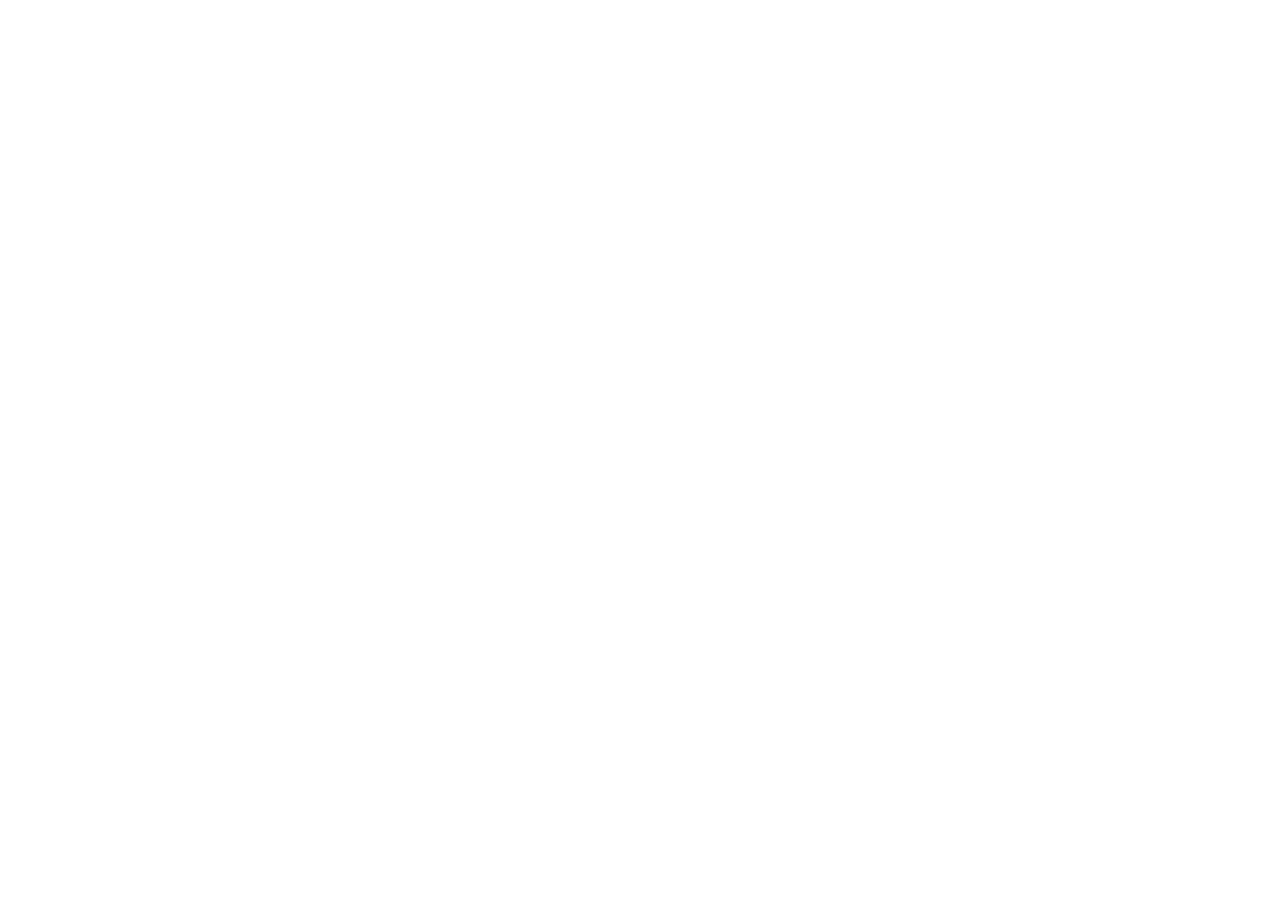
==== index.html @ 6f9d603c "todo" ====
<!DOCTYPE html>
<html lang="en">
<head>
   <meta charset="UTF-8">
   <meta name="viewport" content="width=device-width, initial-scale=1.0">
   <title>To Do </title>
   <link rel="stylesheet" href="css/style.css">
   <link rel="shortcut icon" href="image/App.png" type="image/x-icon">
</head>
<body>
   
</body>
</html>
---- css/style.css ----
* {
  padding: 0;
  margin: 0;
  box-sizing: border-box;
}/*# sourceMappingURL=style.css.map */
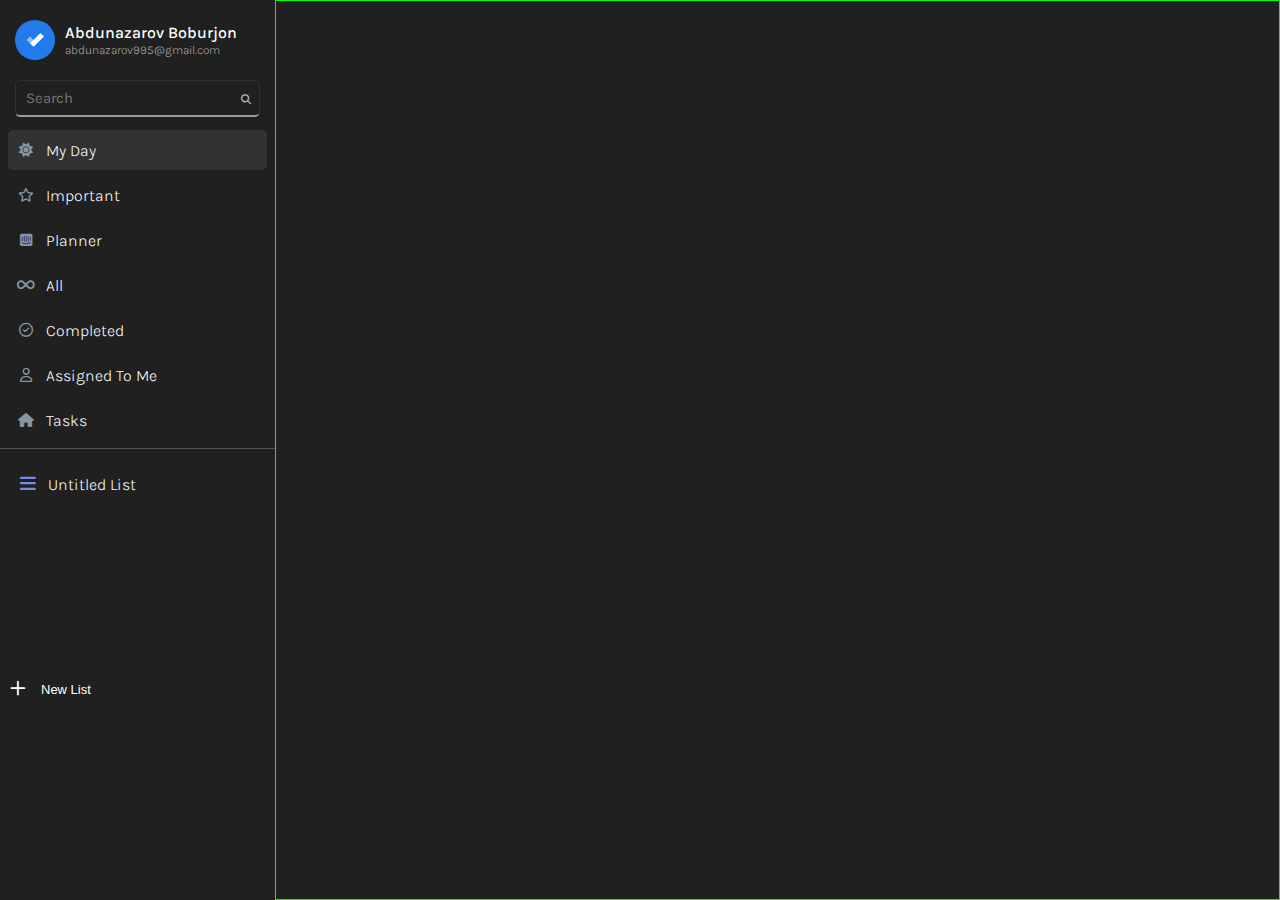
==== commit 9a2dfe06: "control_window" ====
--- a/index.html
+++ b/index.html
@@ -6,8 +6,74 @@
    <title>To Do </title>
    <link rel="stylesheet" href="css/style.css">
    <link rel="shortcut icon" href="image/App.png" type="image/x-icon">
+   <link rel="stylesheet" href="https://cdnjs.cloudflare.com/ajax/libs/font-awesome/6.4.2/css/all.min.css">
+   <link rel="preconnect" href="https://fonts.googleapis.com">
+   <link rel="preconnect" href="https://fonts.gstatic.com" crossorigin>
+   <link href="https://fonts.googleapis.com/css2?family=Hanken+Grotesk:wght@500;700;800&family=Karla:wght@200;300;400;500;600;700;800&display=swap" rel="stylesheet">
 </head>
 <body>
-   
+   <section class="container_fluid">
+      <div class="control_wdw"> 
+         <div class="user">
+            <div class="user_img">
+               <img src="image/App.png" alt="">
+            </div>
+            <div class="user_name">
+               <h3>Abdunazarov Boburjon</h3>
+               <p>abdunazarov995@gmail.com</p>
+            </div>
+         </div>
+         <div class="search">
+            <input type="text" name="search" id="" placeholder="search">
+            <i class="fa-solid fa-magnifying-glass"></i>
+         </div>
+         <ul>
+            <li class="active">
+               <i class="fas fa-sun"></i>
+               <p>my day</p>
+            </li>
+            <li>
+               <i class="fa-regular fa-star"></i>
+               <p>important</p>
+            </li>
+            <li>
+               <i class="fa-brands fa-intercom"></i>
+               <p>planner</p>
+            </li>
+            <li>
+               <i class="fa-solid fa-infinity"></i>
+               <p>All</p>
+            </li>
+            <li>
+               <i class="fa-regular fa-circle-check"></i>
+               <p>completed</p>
+            </li>
+            <li>
+               <i class="fa-regular fa-user"></i>
+               <p>assigned to me</p>
+            </li>
+            <li>
+               <i class="fa-solid fa-house"></i>
+               <p>tasks</p>
+            </li>
+         </ul>
+         <div class="new_list">
+            <ul>
+               <li>
+                  <i class="fa-solid fa-bars"></i>
+                  <p>Untitled list</p>
+               </li>
+            </ul>
+
+            <button>
+               <i class="fa-solid fa-plus"></i>
+               <span>new list</span>
+            </button>
+         </div>
+      </div>
+      <div class="result_wdw">
+         
+      </div>
+   </section>
 </body>
 </html>--- a/css/style.css
+++ b/css/style.css
@@ -1,5 +1,201 @@
+@import url(mediya.css);
+:root {
+  --BgdColor_dark: #202020;
+}
+
 * {
   padding: 0;
   margin: 0;
   box-sizing: border-box;
+}
+
+body {
+  font-family: "Karla", sans-serif;
+}
+
+.container_fluid {
+  width: 100%;
+  height: 100vh;
+  background-color: var(--BgdColor_dark);
+  display: flex;
+}
+
+.control_wdw {
+  width: 350px;
+  height: 100%;
+}
+.control_wdw .user {
+  display: flex;
+  align-items: center;
+  -moz-column-gap: 10px;
+       column-gap: 10px;
+  padding: 20px 15px;
+}
+.control_wdw .user .user_img {
+  width: 40px;
+  height: 40px;
+  border-radius: 50%;
+  overflow: hidden;
+}
+.control_wdw .user .user_img img {
+  width: 100%;
+  height: 100%;
+}
+.control_wdw .user .user_name h3 {
+  color: #fff;
+  font-family: var(--Roboto_Rr);
+  font-weight: 500;
+  line-height: 20px;
+  font-size: 16px;
+}
+.control_wdw .user .user_name p {
+  color: #A8A8A8;
+  font-size: 12px;
+  font-family: var(--Roboto_Rr);
+  font-weight: 300;
+  line-height: 15px;
+}
+.control_wdw .search {
+  position: relative;
+  padding: 0px 15px;
+}
+.control_wdw .search input {
+  width: 100%;
+  background-color: transparent;
+  border-radius: 5px;
+  border: 1px solid #303030;
+  border-bottom: 2px solid #9A9A9A;
+  padding: 8px 10px;
+  font-size: 15px;
+  font-family: var(--Roboto_Rr);
+  color: #fff;
+  outline: none;
+}
+.control_wdw .search input::-moz-placeholder {
+  text-transform: capitalize;
+}
+.control_wdw .search input::placeholder {
+  text-transform: capitalize;
+}
+.control_wdw .search input:focus-visible {
+  border-bottom: 2px solid #0063B2;
+}
+.control_wdw .search input:focus-visible ~ i {
+  color: #0063B2;
+}
+.control_wdw .search i {
+  position: absolute;
+  top: 50%;
+  right: 5px;
+  transform: translate(-50%, -50%);
+  padding: 5px 7px;
+  font-size: 10px;
+  color: #B7B7B7;
+  transition: all 0.2s ease-in;
+  cursor: pointer;
+}
+.control_wdw .search i:hover {
+  background-color: #2D2D2D;
+  border-radius: 5px;
+}
+.control_wdw ul {
+  padding: 8px;
+  border-bottom: 1px solid #525252;
+}
+.control_wdw ul li {
+  padding: 10px 8px;
+  display: flex;
+  align-items: center;
+  justify-content: flex-start;
+  -moz-column-gap: 10px;
+       column-gap: 10px;
+  cursor: pointer;
+  margin-top: 5px;
+  transition: all 0.3s ease-in;
+  border-radius: 5px;
+  position: relative;
+}
+.control_wdw ul li::after {
+  width: 4px;
+  height: 15px;
+  content: "";
+  position: absolute;
+  top: 50%;
+  left: 2px;
+  transform: translate(-50%, -50%);
+  background-color: #0063B2;
+  border-radius: 10px;
+  display: none;
+}
+.control_wdw ul li.active {
+  background-color: #323232;
+}
+.control_wdw ul li i {
+  width: 20px;
+  height: 20px;
+  display: flex;
+  align-items: center;
+  justify-content: center;
+  font-size: 14px;
+  color: #8795A0;
+}
+.control_wdw ul li:hover {
+  background-color: #323232;
+}
+.control_wdw ul li p {
+  display: inline-block;
+  color: #fff;
+  font-size: 16px;
+  font-weight: 300;
+  text-transform: capitalize;
+}
+.control_wdw .new_list {
+  width: 100%;
+  height: 259px;
+  overflow-y: hidden;
+  position: relative;
+}
+.control_wdw .new_list ul {
+  border: none;
+  margin: 0;
+  padding: 10px;
+}
+.control_wdw .new_list ul i {
+  color: #788CDE;
+  font-size: 18px;
+}
+.control_wdw .new_list button {
+  position: absolute;
+  bottom: 0;
+  left: 0;
+  width: 100%;
+  padding: 8px;
+  cursor: pointer;
+  display: flex;
+  align-items: center;
+  justify-content: fa-star;
+  -moz-column-gap: 15px;
+       column-gap: 15px;
+  background-color: transparent;
+  border: 2px solid transparent;
+  transition: all 0.2s ease-in;
+}
+.control_wdw .new_list button:hover {
+  background-color: #323232;
+}
+.control_wdw .new_list button i {
+  font-size: 18px;
+  color: #fff;
+  font-weight: 200;
+}
+.control_wdw .new_list button span {
+  text-transform: capitalize;
+  font-size: 13px;
+  color: #fff;
+}
+
+.result_wdw {
+  width: 100%;
+  height: 100%;
+  border: 1px solid lime;
 }/*# sourceMappingURL=style.css.map */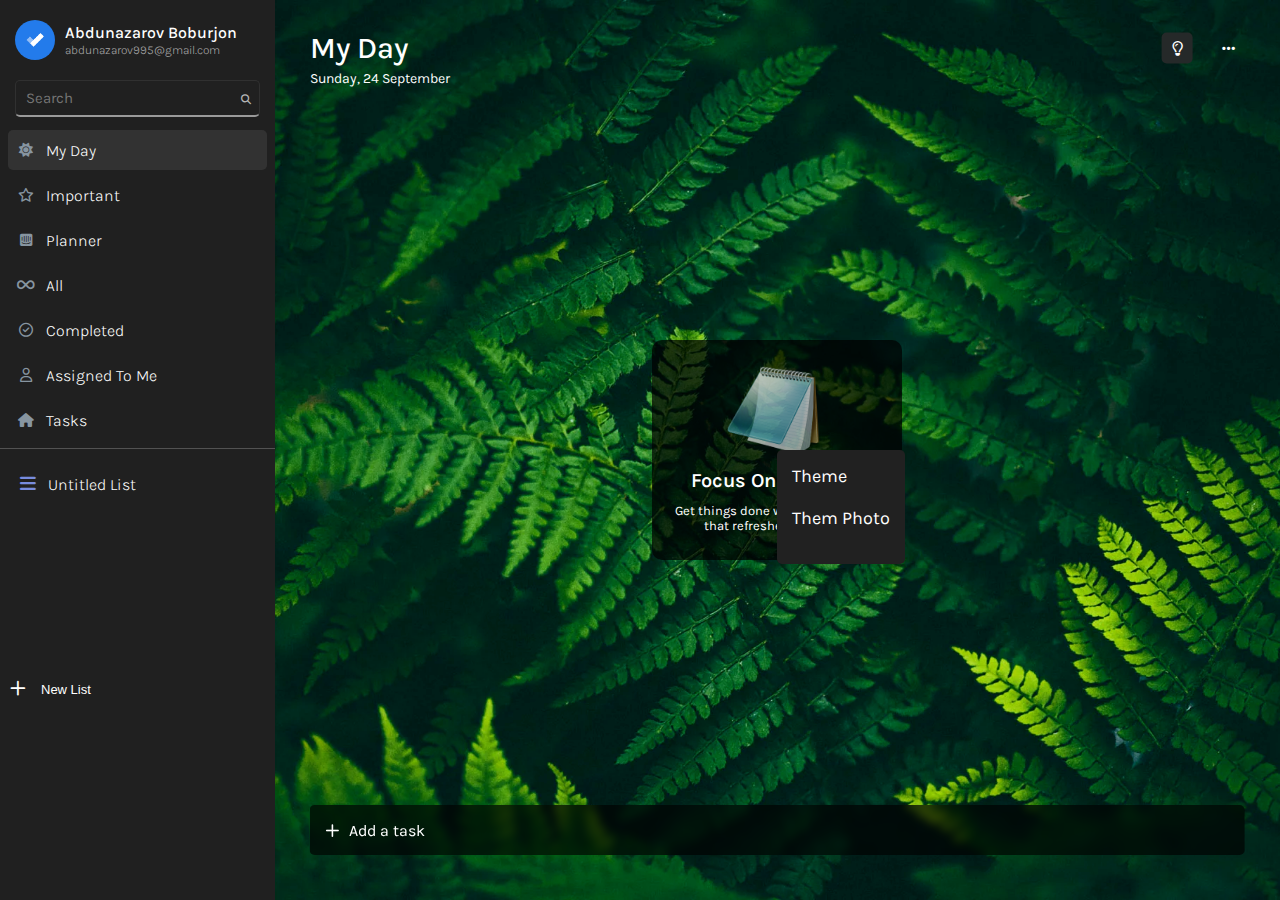
==== commit 4367363e: "todo list start js" ====
--- a/index.html
+++ b/index.html
@@ -72,7 +72,40 @@
          </div>
       </div>
       <div class="result_wdw">
-         
+         <div class="task_container">
+            <div class="header">
+               <div class="row">
+                  <div class="col">
+                     <h1>My Day</h1>
+                  </div>
+                  <div class="col">
+                     <i  class="fa-regular fa-lightbulb"></i>
+                     <i class="fa-solid fa-ellipsis"></i>
+                  </div>
+               </div>
+               <div class="row">
+                  <span>Sunday, 24 September</span>
+               </div>
+            </div>
+            <div class="task_modal">
+               <img src="image/notepad-icon-17525.png" alt="">
+               <p>focus on your day</p>
+               <span>Get things done with My Day, a list that refreshes every day.</span>
+            </div>
+            <div class="add_task">
+               <i class="fa-solid fa-plus"></i>
+               <!-- <i class="fa-regular fa-circle"></i> -->
+               <span>Add a task</span>
+               <!-- <input type="text" placeholder="Try typing 'Pay utilities bill by Friday 6pm'"> -->
+
+            </div>
+            <div class="show_theme">
+               <p>theme</p>
+               <ul class="theme_color"></ul>
+               <p>them photo</p>
+               <ul class="theme_photo"></ul>
+            </div>
+         </div>
       </div>
    </section>
 </body>
--- a/css/style.css
+++ b/css/style.css
@@ -7,6 +7,18 @@
   padding: 0;
   margin: 0;
   box-sizing: border-box;
+}
+
+a {
+  text-decoration: none;
+}
+
+ul {
+  padding: 0;
+  margin: 0;
+}
+ul li {
+  list-style-type: none;
 }
 
 body {
@@ -197,5 +209,166 @@
 .result_wdw {
   width: 100%;
   height: 100%;
-  border: 1px solid lime;
+  overflow: hidden;
+}
+.result_wdw .task_container {
+  width: 100%;
+  height: 100%;
+  background-image: url(../image/f8953b820be0093d552e70a5408622c1.png);
+  background-position: center center;
+  background-repeat: no-repeat;
+  background-size: cover;
+  position: relative;
+}
+.result_wdw .task_container .header {
+  width: 93%;
+  position: absolute;
+  left: 50%;
+  top: 60px;
+  transform: translate(-50%, -50%);
+}
+.result_wdw .task_container .header .row {
+  display: flex;
+  align-items: center;
+  justify-content: space-between;
+}
+.result_wdw .task_container .header .row h1 {
+  color: #fff;
+  font-size: 30px;
+  font-weight: 500;
+}
+.result_wdw .task_container .header .row i {
+  font-size: 15px;
+  color: #fff;
+  cursor: pointer;
+  padding: 8px 10px;
+  background-color: #252929;
+  border-radius: 5px;
+}
+.result_wdw .task_container .header .row i:hover {
+  background-color: #373B3B;
+}
+.result_wdw .task_container .header .row i.active {
+  background-color: transparent;
+  border: 1px solid rgba(134, 134, 134, 0.5137254902);
+}
+.result_wdw .task_container .header .row i:nth-child(2) {
+  background-color: transparent;
+  margin-left: 15px;
+}
+.result_wdw .task_container .header .row i:nth-child(2):hover {
+  background-color: rgba(107, 103, 103, 0.3098039216);
+}
+.result_wdw .task_container .header .row span {
+  color: #fff;
+  font-weight: 400;
+  font-size: 14px;
+  line-height: 25px;
+}
+.result_wdw .task_container .add_task {
+  background-color: rgba(0, 0, 0, 0.641);
+  -webkit-backdrop-filter: blur(5px);
+          backdrop-filter: blur(5px);
+  display: flex;
+  align-items: center;
+  width: 93%;
+  height: 50px;
+  position: absolute;
+  left: 50%;
+  bottom: 20px;
+  transform: translate(-50%, -50%);
+  cursor: text;
+  border-radius: 5px;
+  padding: 5px;
+}
+.result_wdw .task_container .add_task:hover {
+  background-color: rgba(35, 35, 35, 0.641);
+}
+.result_wdw .task_container .add_task i {
+  color: #fff;
+  font-weight: 400;
+  padding: 10px;
+}
+.result_wdw .task_container .add_task span {
+  font-size: 16px;
+  color: #fff;
+}
+.result_wdw .task_container .add_task input {
+  width: 100%;
+  height: 100%;
+  background-color: transparent;
+  outline: none;
+  border: none;
+  font-size: 16px;
+  color: #fff;
+  padding: 0 10px;
+}
+.result_wdw .task_container .add_task input::-moz-placeholder {
+  color: #fff;
+  font-size: 13px;
+}
+.result_wdw .task_container .add_task input::placeholder {
+  color: #fff;
+  font-size: 13px;
+}
+.result_wdw .task_modal {
+  position: absolute;
+  width: 250px;
+  height: 220px;
+  background-color: rgba(0, 0, 0, 0.7019607843);
+  left: 50%;
+  top: 50%;
+  transform: translate(-50%, -50%);
+  border-radius: 10px;
+  display: flex;
+  align-items: center;
+  justify-content: center;
+  flex-direction: column;
+  color: #fff;
+}
+.result_wdw .task_modal img {
+  width: 100px;
+  height: 100px;
+  opacity: 0.7;
+  margin-bottom: 10px;
+}
+.result_wdw .task_modal p {
+  font-weight: 600;
+  font-size: 20px;
+  text-transform: capitalize;
+  line-height: 25px;
+  margin-bottom: 10px;
+}
+.result_wdw .task_modal span {
+  width: 85%;
+  text-align: center;
+  display: block;
+  font-size: 13px;
+  margin-bottom: 10px;
+}
+.result_wdw .show_theme {
+  position: absolute;
+  top: 50%;
+  left: 50%;
+  background-color: #212121;
+  padding: 15px;
+  border-radius: 5px;
+}
+.result_wdw .show_theme p {
+  color: #fff;
+  font-size: 18px;
+  display: block;
+  text-transform: capitalize;
+  margin-bottom: 20px;
+}
+.result_wdw .show_theme ul {
+  width: 100%;
+  display: grid;
+  grid-template-columns: 1fr 1fr 1fr 1fr 1fr;
+  gap: 10px;
+}
+.result_wdw .show_theme ul li {
+  width: 45px;
+  height: 45px;
+  cursor: pointer;
 }/*# sourceMappingURL=style.css.map */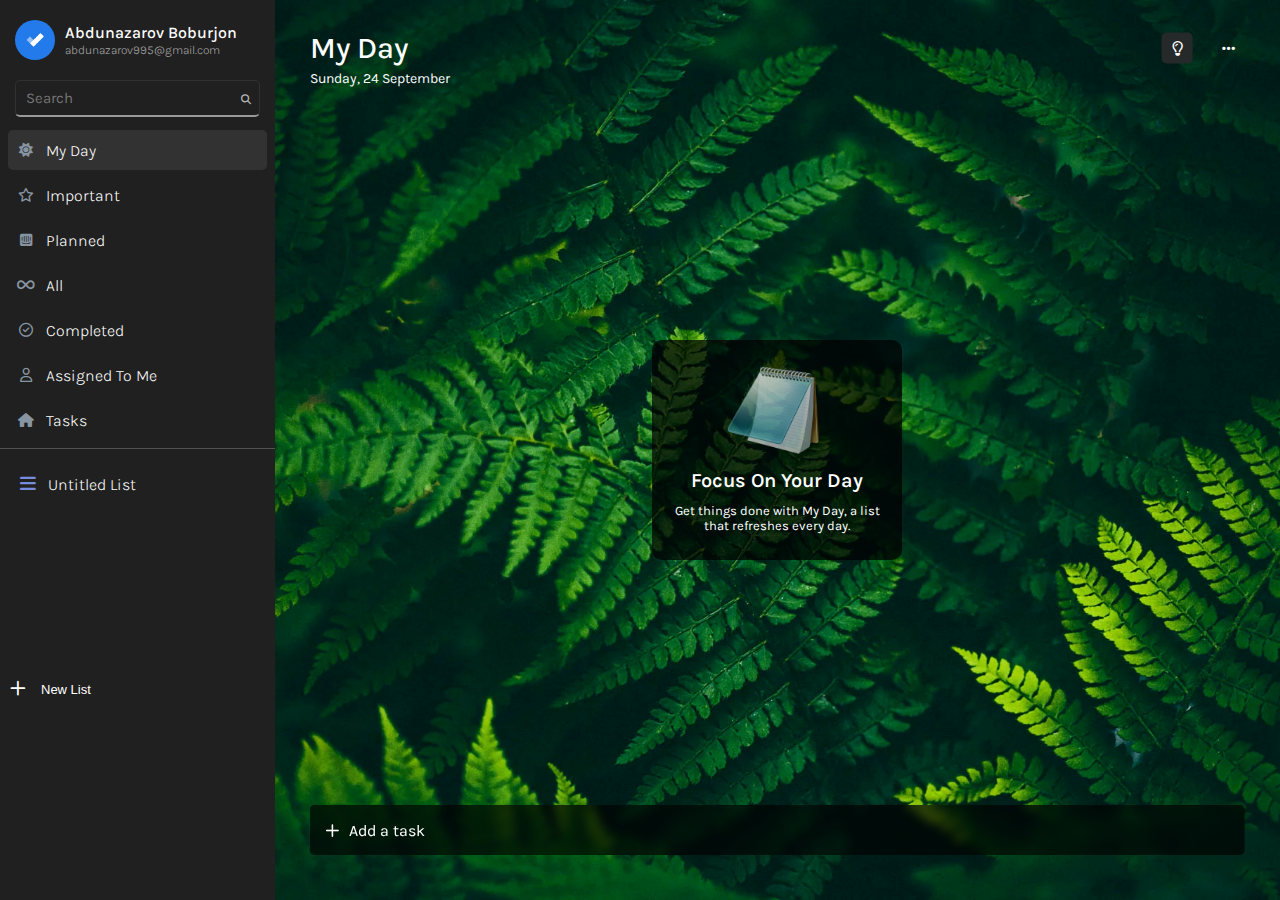
==== commit b8fe45d4: "click" ====
--- a/index.html
+++ b/index.html
@@ -1,112 +1,312 @@
 <!DOCTYPE html>
 <html lang="en">
-<head>
-   <meta charset="UTF-8">
-   <meta name="viewport" content="width=device-width, initial-scale=1.0">
-   <title>To Do </title>
-   <link rel="stylesheet" href="css/style.css">
-   <link rel="shortcut icon" href="image/App.png" type="image/x-icon">
-   <link rel="stylesheet" href="https://cdnjs.cloudflare.com/ajax/libs/font-awesome/6.4.2/css/all.min.css">
-   <link rel="preconnect" href="https://fonts.googleapis.com">
-   <link rel="preconnect" href="https://fonts.gstatic.com" crossorigin>
-   <link href="https://fonts.googleapis.com/css2?family=Hanken+Grotesk:wght@500;700;800&family=Karla:wght@200;300;400;500;600;700;800&display=swap" rel="stylesheet">
-</head>
-<body>
-   <section class="container_fluid">
-      <div class="control_wdw"> 
-         <div class="user">
-            <div class="user_img">
-               <img src="image/App.png" alt="">
-            </div>
-            <div class="user_name">
-               <h3>Abdunazarov Boburjon</h3>
-               <p>abdunazarov995@gmail.com</p>
-            </div>
-         </div>
-         <div class="search">
-            <input type="text" name="search" id="" placeholder="search">
-            <i class="fa-solid fa-magnifying-glass"></i>
-         </div>
-         <ul>
-            <li class="active">
-               <i class="fas fa-sun"></i>
-               <p>my day</p>
+  <head>
+    <meta charset="UTF-8" />
+    <meta name="viewport" content="width=device-width, initial-scale=1.0" />
+    <title>To Do</title>
+    <link rel="stylesheet" href="css/style.css" />
+    <link rel="shortcut icon" href="image/App.png" type="image/x-icon" />
+    <link
+      rel="stylesheet"
+      href="https://cdnjs.cloudflare.com/ajax/libs/font-awesome/6.4.2/css/all.min.css"
+    />
+    <link rel="preconnect" href="https://fonts.googleapis.com" />
+    <link rel="preconnect" href="https://fonts.gstatic.com" crossorigin />
+    <link
+      href="https://fonts.googleapis.com/css2?family=Hanken+Grotesk:wght@500;700;800&family=Karla:wght@200;300;400;500;600;700;800&display=swap"
+      rel="stylesheet"
+    />
+  </head>
+  <body>
+    <section class="container_fluid">
+      <div class="control_wdw">
+        <div class="showAcout">
+          <p>
+            <span><i class="fa-solid fa-user-plus"></i></span>
+            <span>Manage accounts</span>
+          </p>
+          <p>
+            <span><i class="fa-solid fa-gear"></i></span>
+            <span>Setting</span>
+          </p>
+        </div>
+
+        <div class="user">
+          <div class="user_img">
+            <img src="image/App.png" alt="" />
+          </div>
+          <div class="user_name">
+            <h3>Abdunazarov Boburjon</h3>
+            <p>abdunazarov995@gmail.com</p>
+          </div>
+        </div>
+
+        <div class="search">
+          <input type="text" name="search" id="" placeholder="search" />
+          <i class="fa-solid fa-magnifying-glass"></i>
+        </div>
+
+        <ul class="menuItem"></ul>
+        
+        <div class="new_list">
+          <ul>
+            <li>
+              <i class="fa-solid fa-bars"></i>
+              <p>Untitled list</p>
             </li>
-            <li>
-               <i class="fa-regular fa-star"></i>
-               <p>important</p>
-            </li>
-            <li>
-               <i class="fa-brands fa-intercom"></i>
-               <p>planner</p>
-            </li>
-            <li>
-               <i class="fa-solid fa-infinity"></i>
-               <p>All</p>
-            </li>
-            <li>
-               <i class="fa-regular fa-circle-check"></i>
-               <p>completed</p>
-            </li>
-            <li>
-               <i class="fa-regular fa-user"></i>
-               <p>assigned to me</p>
-            </li>
-            <li>
-               <i class="fa-solid fa-house"></i>
-               <p>tasks</p>
-            </li>
-         </ul>
-         <div class="new_list">
-            <ul>
-               <li>
-                  <i class="fa-solid fa-bars"></i>
-                  <p>Untitled list</p>
-               </li>
-            </ul>
-
-            <button>
-               <i class="fa-solid fa-plus"></i>
-               <span>new list</span>
-            </button>
-         </div>
-      </div>
+          </ul>
+
+          <button>
+            <i class="fa-solid fa-plus"></i>
+            <span>new list</span>
+          </button>
+        </div>
+      </div>
+
+      <!-- my day -->
+      <div class="result_wdw active">
+        <div class="task_container">
+          <div class="header">
+            <div class="row">
+              <div class="col">
+                <h1>My Day</h1>
+              </div>
+              <div class="col">
+                <i class="fa-regular fa-lightbulb"></i>
+                <i class="fa-solid fa-ellipsis"></i>
+              </div>
+            </div>
+            <div class="row">
+              <span>Sunday, 24 September</span>
+            </div>
+          </div>
+          <div class="task_modal">
+            <img src="image/notepad-icon-17525.png" alt="" />
+            <p>focus on your day</p>
+            <span
+              >Get things done with My Day, a list that refreshes every
+              day.</span
+            >
+          </div>
+          <div class="add_task">
+            <i class="fa-solid fa-plus"></i>
+            <!-- <i class="fa-regular fa-circle"></i> -->
+            <span>Add a task</span>
+            <!-- <input type="text" placeholder="Try typing 'Pay utilities bill by Friday 6pm'"> -->
+          </div>
+          <div class="show_theme">
+            <p>theme</p>
+            <ul class="theme_color"></ul>
+            <p style="margin-top: 10px">them photo</p>
+            <ul class="theme_photo"></ul>
+          </div>
+        </div>
+      </div>
+
+      <!-- Important -->
+      <div class="result_wdw ">
+        <div class="task_container">
+          <div class="header">
+            <div class="row">
+              <div class="col">
+                <i class="fa-regular fa-star"></i>
+                <h1>Important</h1>
+              </div>
+              <div class="col">
+                <i class="fa-solid fa-ellipsis"></i>
+              </div>
+            </div>
+          </div>
+          <div class="task_modal">
+            <img src="image/todo-icon-15.png" alt="" />
+            <span>
+              Try starring some tasksto see them here
+            </span
+            >
+          </div>
+          <div class="add_task">
+            <i class="fa-solid fa-plus"></i>
+            <!-- <i class="fa-regular fa-circle"></i> -->
+            <span>Add a task</span>
+            <!-- <input type="text" placeholder="Try typing 'Pay utilities bill by Friday 6pm'"> -->
+          </div>
+          <div class="show_theme">
+            <p>theme</p>
+            <ul class="theme_color"></ul>
+            <p style="margin-top: 10px">them photo</p>
+            <ul class="theme_photo"></ul>
+          </div>
+        </div>
+      </div>
+
+      <!-- Planned -->
+      <div class="result_wdw ">
+        <div class="task_container">
+          <div class="header">
+            <div class="row">
+              <div class="col">
+                <i class="fa-brands fa-intercom"></i>
+                <h1>Planned</h1>
+              </div>
+              <div class="col">
+                <i class="fa-solid fa-ellipsis"></i>
+              </div>
+            </div>
+          </div>
+          <div class="task_modal">
+            <img src="image/planner.png" alt="" />
+            <span>
+              Tasks with due dates or reminders show up here
+            </span
+            >
+          </div>
+          <div class="add_task">
+            <i class="fa-solid fa-plus"></i>
+            <!-- <i class="fa-regular fa-circle"></i> -->
+            <span>Add a task</span>
+            <!-- <input type="text" placeholder="Try typing 'Pay utilities bill by Friday 6pm'"> -->
+          </div>
+          <div class="show_theme">
+            <p>theme</p>
+            <ul class="theme_color"></ul>
+            <p style="margin-top: 10px">them photo</p>
+            <ul class="theme_photo"></ul>
+          </div>
+        </div>
+      </div>
+      
+      <!-- All -->
+      <div class="result_wdw ">
+        <div class="task_container">
+          <div class="header">
+            <div class="row">
+              <div class="col">
+                <i class="fa-solid fa-infinity"></i>
+                <h1>All</h1>
+              </div>
+              <div class="col">
+                <i class="fa-solid fa-ellipsis"></i>
+              </div>
+            </div>
+          </div>
+          <div class="task_modal">
+            <img src="image/all.png" alt="" />
+            <span>
+              All your incomplete tasks show up here
+            </span
+            >
+          </div>
+          <div class="add_task">
+            <i class="fa-solid fa-plus"></i>
+            <!-- <i class="fa-regular fa-circle"></i> -->
+            <span>Add a task</span>
+            <!-- <input type="text" placeholder="Try typing 'Pay utilities bill by Friday 6pm'"> -->
+          </div>
+          <div class="show_theme">
+            <p>theme</p>
+            <ul class="theme_color"></ul>
+            <p style="margin-top: 10px">them photo</p>
+            <ul class="theme_photo"></ul>
+          </div>
+        </div>
+      </div>
+
+      <!-- Completed -->
+      <div class="result_wdw ">
+        <div class="task_container">
+          <div class="header">
+            <div class="row">
+              <div class="col">
+                <i class="fa-regular fa-circle-check"></i>
+                <h1>Completed</h1>
+              </div>
+              <div class="col">
+                <i class="fa-solid fa-ellipsis"></i>
+              </div>
+            </div>
+          </div>
+          <div class="task_modal">
+            <img src="image/planner.png" alt="" />
+            <span>
+              All your completed tasks show up here
+            </span
+            >
+          </div>
+          <div class="show_theme">
+            <p>theme</p>
+            <ul class="theme_color"></ul>
+            <p style="margin-top: 10px">them photo</p>
+            <ul class="theme_photo"></ul>
+          </div>
+        </div>
+      </div>
+
+      <!-- Assigned to me -->
+      <div class="result_wdw ">
+        <div class="task_container">
+          <div class="header">
+            <div class="row">
+              <div class="col">
+                <i class="fa-regular fa-user"></i>
+                <h1>Assigned to me</h1>
+              </div>
+              <div class="col">
+                <i class="fa-solid fa-ellipsis"></i>
+              </div>
+            </div>
+          </div>
+          <div class="task_modal">
+            <img src="image/2535556.png" alt="" />
+            <span>
+              All your incomplete tasks show up here
+            </span
+            >
+          </div>
+          <div class="show_theme">
+            <p>theme</p>
+            <ul class="theme_color"></ul>
+            <p style="margin-top: 10px">them photo</p>
+            <ul class="theme_photo"></ul>
+          </div>
+        </div>
+      </div>
+      <!-- Tasks -->
       <div class="result_wdw">
-         <div class="task_container">
-            <div class="header">
-               <div class="row">
-                  <div class="col">
-                     <h1>My Day</h1>
-                  </div>
-                  <div class="col">
-                     <i  class="fa-regular fa-lightbulb"></i>
-                     <i class="fa-solid fa-ellipsis"></i>
-                  </div>
-               </div>
-               <div class="row">
-                  <span>Sunday, 24 September</span>
-               </div>
-            </div>
-            <div class="task_modal">
-               <img src="image/notepad-icon-17525.png" alt="">
-               <p>focus on your day</p>
-               <span>Get things done with My Day, a list that refreshes every day.</span>
-            </div>
-            <div class="add_task">
-               <i class="fa-solid fa-plus"></i>
-               <!-- <i class="fa-regular fa-circle"></i> -->
-               <span>Add a task</span>
-               <!-- <input type="text" placeholder="Try typing 'Pay utilities bill by Friday 6pm'"> -->
-
-            </div>
-            <div class="show_theme">
-               <p>theme</p>
-               <ul class="theme_color"></ul>
-               <p>them photo</p>
-               <ul class="theme_photo"></ul>
-            </div>
-         </div>
-      </div>
-   </section>
-</body>
-</html>+        <div class="task_container">
+          <div class="header">
+            <div class="row">
+              <div class="col">
+                <i class="fa-solid fa-infinity"></i>
+                <h1>Tasks</h1>
+              </div>
+              <div class="col">
+                <i class="fa-solid fa-ellipsis"></i>
+              </div>
+            </div>
+          </div>
+          <div class="task_modal">
+            <img src="image/2738854.png" alt="" />
+            <span>
+              All your incomplete tasks show up here
+            </span
+            >
+          </div>
+          <div class="add_task">
+            <i class="fa-solid fa-plus"></i>
+            <!-- <i class="fa-regular fa-circle"></i> -->
+            <span>Add a task</span>
+            <!-- <input type="text" placeholder="Try typing 'Pay utilities bill by Friday 6pm'"> -->
+          </div>
+          <div class="show_theme">
+            <p>theme</p>
+            <ul class="theme_color"></ul>
+            <p style="margin-top: 10px">them photo</p>
+            <ul class="theme_photo"></ul>
+          </div>
+        </div>
+      </div>
+    </section>
+
+    <script src="js/script.js"></script>
+  </body>
+</html>
--- a/css/style.css
+++ b/css/style.css
@@ -1,4 +1,5 @@
 @import url(mediya.css);
+@import url(animation.css);
 :root {
   --BgdColor_dark: #202020;
 }
@@ -35,6 +36,37 @@
 .control_wdw {
   width: 350px;
   height: 100%;
+  position: relative;
+}
+.control_wdw .showAcout {
+  position: absolute;
+  width: 250px;
+  background-color: var(--BgdColor_dark);
+  z-index: 1200;
+  border-radius: 5px;
+  border: 1px solid red;
+  left: 50%;
+  top: 120px;
+  transform: translate(-50%, -50%);
+  border: 1px solid #333;
+  display: none;
+  opacity: 0;
+}
+.control_wdw .showAcout.active {
+  opacity: 1;
+  display: block;
+}
+.control_wdw .showAcout p {
+  color: #fff;
+  padding: 12px 8px;
+  display: flex;
+  -moz-column-gap: 10px;
+       column-gap: 10px;
+  cursor: pointer;
+  border: 1px solid #333;
+}
+.control_wdw .showAcout p:hover {
+  background-color: #3D3D40;
 }
 .control_wdw .user {
   display: flex;
@@ -52,6 +84,9 @@
 .control_wdw .user .user_img img {
   width: 100%;
   height: 100%;
+}
+.control_wdw .user .user_name {
+  cursor: pointer;
 }
 .control_wdw .user .user_name h3 {
   color: #fff;
@@ -210,6 +245,10 @@
   width: 100%;
   height: 100%;
   overflow: hidden;
+  display: none;
+}
+.result_wdw.active {
+  display: block;
 }
 .result_wdw .task_container {
   width: 100%;
@@ -232,6 +271,17 @@
   align-items: center;
   justify-content: space-between;
 }
+.result_wdw .task_container .header .row .col:nth-child(1) {
+  display: flex;
+  -moz-column-gap: 10px;
+       column-gap: 10px;
+}
+.result_wdw .task_container .header .row .col:nth-child(1) i {
+  background-color: transparent;
+  cursor: auto;
+  font-size: 20px;
+  padding: 6px;
+}
 .result_wdw .task_container .header .row h1 {
   color: #fff;
   font-size: 30px;
@@ -348,18 +398,22 @@
 }
 .result_wdw .show_theme {
   position: absolute;
-  top: 50%;
-  left: 50%;
+  top: 70px;
+  right: 3px;
   background-color: #212121;
   padding: 15px;
   border-radius: 5px;
+  display: none;
+}
+.result_wdw .show_theme.active {
+  display: block;
 }
 .result_wdw .show_theme p {
   color: #fff;
   font-size: 18px;
   display: block;
   text-transform: capitalize;
-  margin-bottom: 20px;
+  margin-bottom: 10px;
 }
 .result_wdw .show_theme ul {
   width: 100%;
@@ -371,4 +425,7 @@
   width: 45px;
   height: 45px;
   cursor: pointer;
+  background-repeat: no-repeat;
+  background-size: cover;
+  background-position: center center;
 }/*# sourceMappingURL=style.css.map */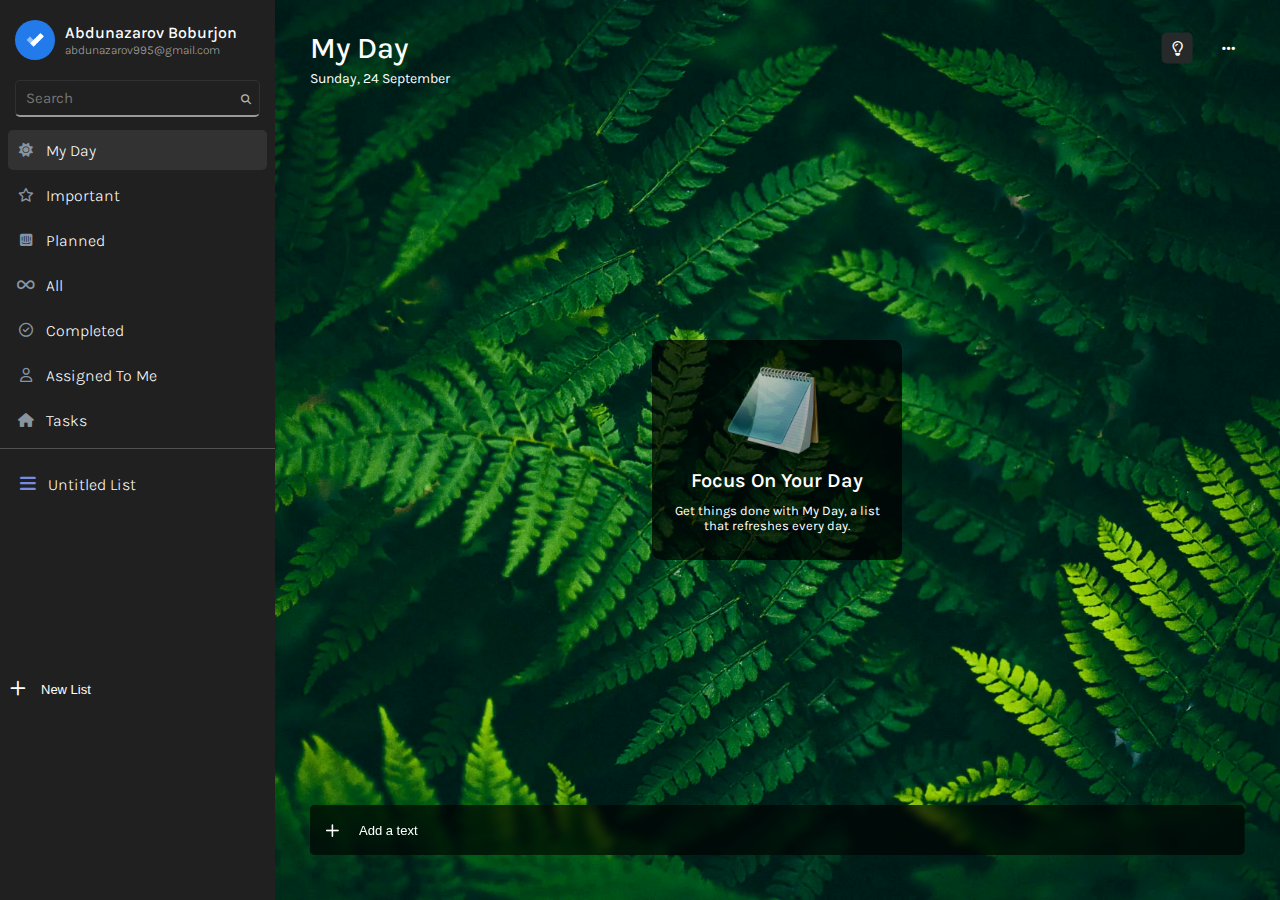
==== commit fc051695: "js push" ====
--- a/index.html
+++ b/index.html
@@ -73,7 +73,7 @@
               </div>
               <div class="col">
                 <i class="fa-regular fa-lightbulb"></i>
-                <i class="fa-solid fa-ellipsis"></i>
+                <i class="fa-solid fa-ellipsis themeColorButton"></i>
               </div>
             </div>
             <div class="row">
@@ -90,11 +90,9 @@
           </div>
           <div class="add_task">
             <i class="fa-solid fa-plus"></i>
-            <!-- <i class="fa-regular fa-circle"></i> -->
-            <span>Add a task</span>
-            <!-- <input type="text" placeholder="Try typing 'Pay utilities bill by Friday 6pm'"> -->
-          </div>
-          <div class="show_theme">
+            <input type="text" class="input" readonly  placeholder="Add a text">
+          </div>
+          <div class="show_theme ">
             <p>theme</p>
             <ul class="theme_color"></ul>
             <p style="margin-top: 10px">them photo</p>
@@ -113,7 +111,7 @@
                 <h1>Important</h1>
               </div>
               <div class="col">
-                <i class="fa-solid fa-ellipsis"></i>
+                <i class="fa-solid fa-ellipsis themeColorButton"></i>
               </div>
             </div>
           </div>
@@ -126,9 +124,7 @@
           </div>
           <div class="add_task">
             <i class="fa-solid fa-plus"></i>
-            <!-- <i class="fa-regular fa-circle"></i> -->
-            <span>Add a task</span>
-            <!-- <input type="text" placeholder="Try typing 'Pay utilities bill by Friday 6pm'"> -->
+            <input type="text" class="input" readonly  placeholder="Add a text">
           </div>
           <div class="show_theme">
             <p>theme</p>
@@ -149,7 +145,7 @@
                 <h1>Planned</h1>
               </div>
               <div class="col">
-                <i class="fa-solid fa-ellipsis"></i>
+                <i class="fa-solid fa-ellipsis themeColorButton"></i>
               </div>
             </div>
           </div>
@@ -162,9 +158,7 @@
           </div>
           <div class="add_task">
             <i class="fa-solid fa-plus"></i>
-            <!-- <i class="fa-regular fa-circle"></i> -->
-            <span>Add a task</span>
-            <!-- <input type="text" placeholder="Try typing 'Pay utilities bill by Friday 6pm'"> -->
+            <input type="text" class="input" readonly  placeholder="Add a text">
           </div>
           <div class="show_theme">
             <p>theme</p>
@@ -185,7 +179,7 @@
                 <h1>All</h1>
               </div>
               <div class="col">
-                <i class="fa-solid fa-ellipsis"></i>
+                <i class="fa-solid fa-ellipsis themeColorButton"></i>
               </div>
             </div>
           </div>
@@ -198,9 +192,7 @@
           </div>
           <div class="add_task">
             <i class="fa-solid fa-plus"></i>
-            <!-- <i class="fa-regular fa-circle"></i> -->
-            <span>Add a task</span>
-            <!-- <input type="text" placeholder="Try typing 'Pay utilities bill by Friday 6pm'"> -->
+            <input type="text" class="input" readonly  placeholder="Add a text">
           </div>
           <div class="show_theme">
             <p>theme</p>
@@ -221,7 +213,7 @@
                 <h1>Completed</h1>
               </div>
               <div class="col">
-                <i class="fa-solid fa-ellipsis"></i>
+                <i class="fa-solid fa-ellipsis themeColorButton"></i>
               </div>
             </div>
           </div>
@@ -251,7 +243,7 @@
                 <h1>Assigned to me</h1>
               </div>
               <div class="col">
-                <i class="fa-solid fa-ellipsis"></i>
+                <i class="fa-solid fa-ellipsis themeColorButton"></i>
               </div>
             </div>
           </div>
@@ -280,7 +272,7 @@
                 <h1>Tasks</h1>
               </div>
               <div class="col">
-                <i class="fa-solid fa-ellipsis"></i>
+                <i class="fa-solid fa-ellipsis themeColorButton"></i>
               </div>
             </div>
           </div>
@@ -293,9 +285,7 @@
           </div>
           <div class="add_task">
             <i class="fa-solid fa-plus"></i>
-            <!-- <i class="fa-regular fa-circle"></i> -->
-            <span>Add a task</span>
-            <!-- <input type="text" placeholder="Try typing 'Pay utilities bill by Friday 6pm'"> -->
+            <input type="text" class="input" readonly  placeholder="Add a text">
           </div>
           <div class="show_theme">
             <p>theme</p>
--- a/css/style.css
+++ b/css/style.css
@@ -339,10 +339,6 @@
   font-weight: 400;
   padding: 10px;
 }
-.result_wdw .task_container .add_task span {
-  font-size: 16px;
-  color: #fff;
-}
 .result_wdw .task_container .add_task input {
   width: 100%;
   height: 100%;
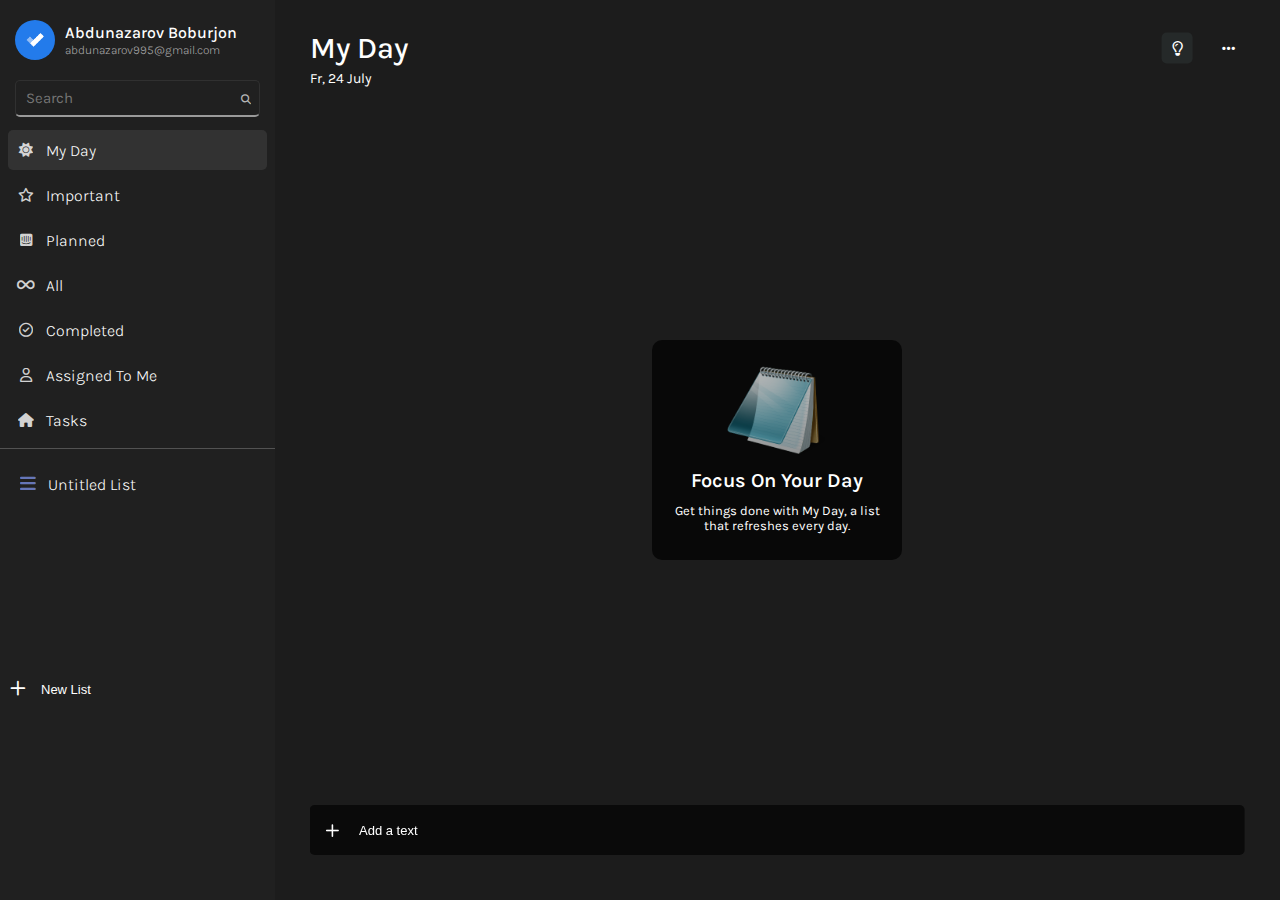
==== commit 892cfcdc: "localStorage" ====
--- a/index.html
+++ b/index.html
@@ -13,9 +13,7 @@
     <link rel="preconnect" href="https://fonts.googleapis.com" />
     <link rel="preconnect" href="https://fonts.gstatic.com" crossorigin />
     <link
-      href="https://fonts.googleapis.com/css2?family=Hanken+Grotesk:wght@500;700;800&family=Karla:wght@200;300;400;500;600;700;800&display=swap"
-      rel="stylesheet"
-    />
+      href="https://fonts.googleapis.com/css2?family=Hanken+Grotesk:wght@500;700;800&family=Karla:wght@200;300;400;500;600;700;800&display=swap" rel="stylesheet"/>
   </head>
   <body>
     <section class="container_fluid">
@@ -64,8 +62,8 @@
       </div>
 
       <!-- my day -->
-      <div class="result_wdw active">
-        <div class="task_container">
+      <div class="result_wdw active task_container0">
+        <div class="task_container ">
           <div class="header">
             <div class="row">
               <div class="col">
@@ -76,7 +74,7 @@
                 <i class="fa-solid fa-ellipsis themeColorButton"></i>
               </div>
             </div>
-            <div class="row">
+            <div class="row nowDay">
               <span>Sunday, 24 September</span>
             </div>
           </div>
@@ -92,18 +90,16 @@
             <i class="fa-solid fa-plus"></i>
             <input type="text" class="input" readonly  placeholder="Add a text">
           </div>
-          <div class="show_theme ">
-            <p>theme</p>
-            <ul class="theme_color"></ul>
-            <p style="margin-top: 10px">them photo</p>
+          <div class="show_theme">
+            <p style="margin-top: 10px">theme</p>
             <ul class="theme_photo"></ul>
           </div>
         </div>
       </div>
 
       <!-- Important -->
-      <div class="result_wdw ">
-        <div class="task_container">
+      <div class="result_wdw task_container1">
+        <div class="task_container ">
           <div class="header">
             <div class="row">
               <div class="col">
@@ -127,17 +123,15 @@
             <input type="text" class="input" readonly  placeholder="Add a text">
           </div>
           <div class="show_theme">
-            <p>theme</p>
-            <ul class="theme_color"></ul>
-            <p style="margin-top: 10px">them photo</p>
+            <p style="margin-top: 10px">theme</p>
             <ul class="theme_photo"></ul>
           </div>
         </div>
       </div>
 
       <!-- Planned -->
-      <div class="result_wdw ">
-        <div class="task_container">
+      <div class="result_wdw task_container2">
+        <div class="task_container ">
           <div class="header">
             <div class="row">
               <div class="col">
@@ -161,17 +155,15 @@
             <input type="text" class="input" readonly  placeholder="Add a text">
           </div>
           <div class="show_theme">
-            <p>theme</p>
-            <ul class="theme_color"></ul>
-            <p style="margin-top: 10px">them photo</p>
+            <p style="margin-top: 10px">theme</p>
             <ul class="theme_photo"></ul>
           </div>
         </div>
       </div>
       
       <!-- All -->
-      <div class="result_wdw ">
-        <div class="task_container">
+      <div class="result_wdw task_container3">
+        <div class="task_container ">
           <div class="header">
             <div class="row">
               <div class="col">
@@ -195,17 +187,15 @@
             <input type="text" class="input" readonly  placeholder="Add a text">
           </div>
           <div class="show_theme">
-            <p>theme</p>
-            <ul class="theme_color"></ul>
-            <p style="margin-top: 10px">them photo</p>
+            <p style="margin-top: 10px">theme</p>
             <ul class="theme_photo"></ul>
           </div>
         </div>
       </div>
 
       <!-- Completed -->
-      <div class="result_wdw ">
-        <div class="task_container">
+      <div class="result_wdw task_container4">
+        <div class="task_container ">
           <div class="header">
             <div class="row">
               <div class="col">
@@ -225,17 +215,15 @@
             >
           </div>
           <div class="show_theme">
-            <p>theme</p>
-            <ul class="theme_color"></ul>
-            <p style="margin-top: 10px">them photo</p>
+            <p style="margin-top: 10px">theme</p>
             <ul class="theme_photo"></ul>
           </div>
         </div>
       </div>
 
       <!-- Assigned to me -->
-      <div class="result_wdw ">
-        <div class="task_container">
+      <div class="result_wdw task_container5">
+        <div class="task_container ">
           <div class="header">
             <div class="row">
               <div class="col">
@@ -255,16 +243,14 @@
             >
           </div>
           <div class="show_theme">
-            <p>theme</p>
-            <ul class="theme_color"></ul>
-            <p style="margin-top: 10px">them photo</p>
+            <p style="margin-top: 10px">theme</p>
             <ul class="theme_photo"></ul>
           </div>
         </div>
       </div>
       <!-- Tasks -->
-      <div class="result_wdw">
-        <div class="task_container">
+      <div class="result_wdw task_container6">
+        <div class="task_container ">
           <div class="header">
             <div class="row">
               <div class="col">
@@ -288,9 +274,7 @@
             <input type="text" class="input" readonly  placeholder="Add a text">
           </div>
           <div class="show_theme">
-            <p>theme</p>
-            <ul class="theme_color"></ul>
-            <p style="margin-top: 10px">them photo</p>
+            <p style="margin-top: 10px">theme</p>
             <ul class="theme_photo"></ul>
           </div>
         </div>
--- a/css/style.css
+++ b/css/style.css
@@ -2,6 +2,7 @@
 @import url(animation.css);
 :root {
   --BgdColor_dark: #202020;
+  --textColor:#FFFFFF;
 }
 
 * {
@@ -44,7 +45,6 @@
   background-color: var(--BgdColor_dark);
   z-index: 1200;
   border-radius: 5px;
-  border: 1px solid red;
   left: 50%;
   top: 120px;
   transform: translate(-50%, -50%);
@@ -184,7 +184,8 @@
   align-items: center;
   justify-content: center;
   font-size: 14px;
-  color: #8795A0;
+  color: var(--textColor);
+  opacity: 0.8;
 }
 .control_wdw ul li:hover {
   background-color: #323232;
@@ -253,7 +254,7 @@
 .result_wdw .task_container {
   width: 100%;
   height: 100%;
-  background-image: url(../image/f8953b820be0093d552e70a5408622c1.png);
+  background-color: #1C1C1C;
   background-position: center center;
   background-repeat: no-repeat;
   background-size: cover;
@@ -283,7 +284,7 @@
   padding: 6px;
 }
 .result_wdw .task_container .header .row h1 {
-  color: #fff;
+  color: var(--textColor);
   font-size: 30px;
   font-weight: 500;
 }
@@ -310,7 +311,7 @@
   background-color: rgba(107, 103, 103, 0.3098039216);
 }
 .result_wdw .task_container .header .row span {
-  color: #fff;
+  color: var(--textColor);
   font-weight: 400;
   font-size: 14px;
   line-height: 25px;
@@ -335,7 +336,7 @@
   background-color: rgba(35, 35, 35, 0.641);
 }
 .result_wdw .task_container .add_task i {
-  color: #fff;
+  color: var(--textColor);
   font-weight: 400;
   padding: 10px;
 }
@@ -346,15 +347,15 @@
   outline: none;
   border: none;
   font-size: 16px;
-  color: #fff;
+  color: var(--textColor);
   padding: 0 10px;
 }
 .result_wdw .task_container .add_task input::-moz-placeholder {
-  color: #fff;
+  color: var(--textColor);
   font-size: 13px;
 }
 .result_wdw .task_container .add_task input::placeholder {
-  color: #fff;
+  color: var(--textColor);
   font-size: 13px;
 }
 .result_wdw .task_modal {
@@ -370,7 +371,7 @@
   align-items: center;
   justify-content: center;
   flex-direction: column;
-  color: #fff;
+  color: var(--textColor);
 }
 .result_wdw .task_modal img {
   width: 100px;
@@ -394,15 +395,17 @@
 }
 .result_wdw .show_theme {
   position: absolute;
-  top: 70px;
-  right: 3px;
+  top: 80px;
+  right: -25%;
   background-color: #212121;
   padding: 15px;
   border-radius: 5px;
-  display: none;
+  opacity: 0;
+  transition: all 0.8s ease-in;
 }
 .result_wdw .show_theme.active {
-  display: block;
+  right: 3px;
+  opacity: 1;
 }
 .result_wdw .show_theme p {
   color: #fff;
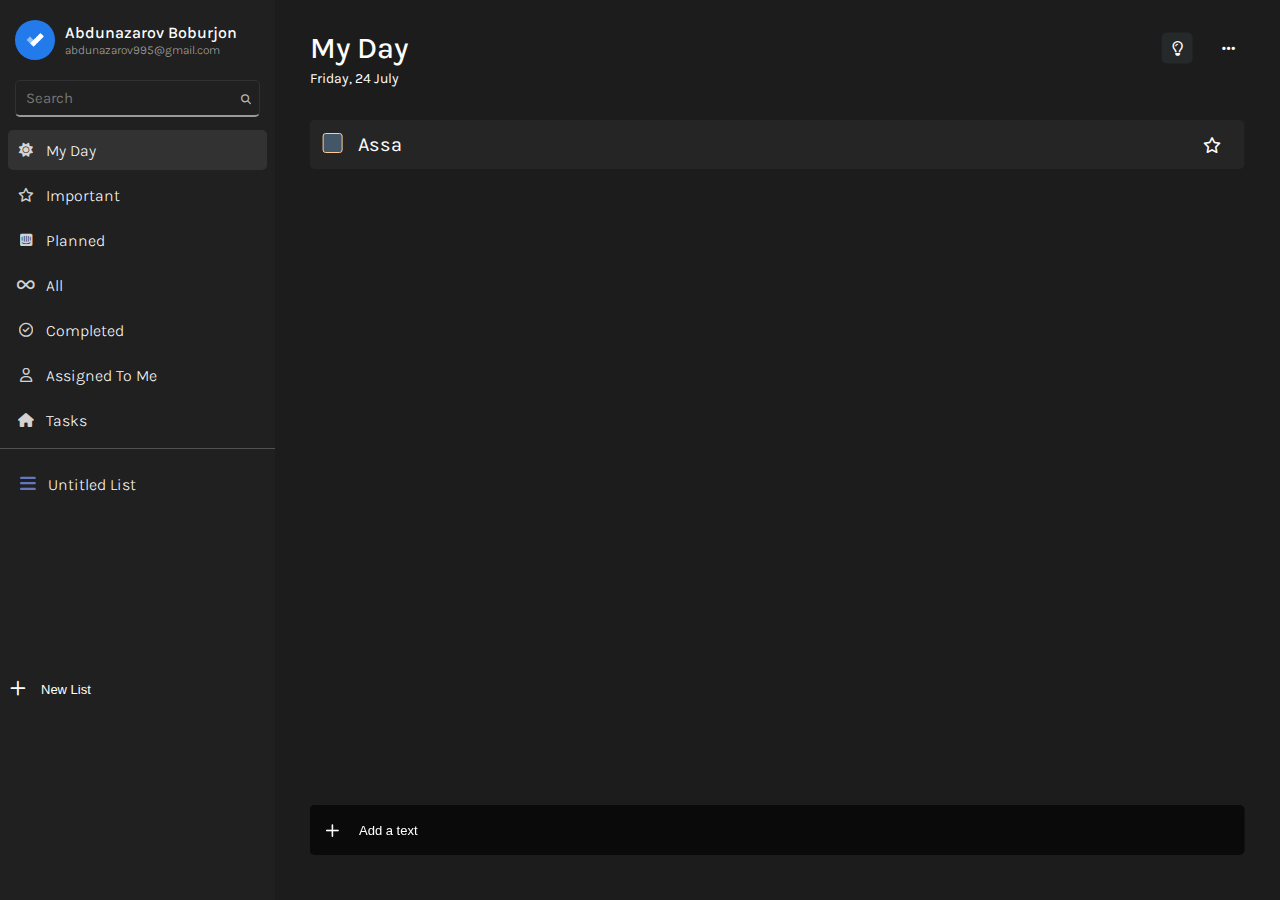
==== commit 823ac201: "Add localStorge" ====
--- a/index.html
+++ b/index.html
@@ -86,9 +86,16 @@
               day.</span
             >
           </div>
-          <div class="add_task">
-            <i class="fa-solid fa-plus"></i>
-            <input type="text" class="input" readonly  placeholder="Add a text">
+          <div class="mainContainer">
+            <div class="mainItems">
+              <input type="checkbox">
+              <p>assa</p>
+              <i class="fa-regular fa-star"></i>
+            </div>
+          </div>
+          <div class="add_task">
+            <i class="fa-solid fa-plus"></i>
+            <input type="text" class="input" id="inputAdd" readonly placeholder="Add a text">
           </div>
           <div class="show_theme">
             <p style="margin-top: 10px">theme</p>
@@ -118,9 +125,16 @@
             </span
             >
           </div>
-          <div class="add_task">
-            <i class="fa-solid fa-plus"></i>
-            <input type="text" class="input" readonly  placeholder="Add a text">
+          <div class="mainContainer">
+            <div class="mainItems">
+              <input type="checkbox">
+              <p>assa</p>
+              <i class="fa-regular fa-star"></i>
+            </div>
+          </div>
+          <div class="add_task">
+            <i class="fa-solid fa-plus"></i>
+            <input type="text" class="input" id="inputAdd" readonly  placeholder="Add a text">
           </div>
           <div class="show_theme">
             <p style="margin-top: 10px">theme</p>
@@ -152,7 +166,7 @@
           </div>
           <div class="add_task">
             <i class="fa-solid fa-plus"></i>
-            <input type="text" class="input" readonly  placeholder="Add a text">
+            <input type="text" class="input" id="inputAdd" readonly  placeholder="Add a text">
           </div>
           <div class="show_theme">
             <p style="margin-top: 10px">theme</p>
@@ -184,7 +198,7 @@
           </div>
           <div class="add_task">
             <i class="fa-solid fa-plus"></i>
-            <input type="text" class="input" readonly  placeholder="Add a text">
+            <input type="text" class="input" id="inputAdd" readonly  placeholder="Add a text">
           </div>
           <div class="show_theme">
             <p style="margin-top: 10px">theme</p>
@@ -271,7 +285,7 @@
           </div>
           <div class="add_task">
             <i class="fa-solid fa-plus"></i>
-            <input type="text" class="input" readonly  placeholder="Add a text">
+            <input type="text" class="input" id="inputAdd" readonly  placeholder="Add a text">
           </div>
           <div class="show_theme">
             <p style="margin-top: 10px">theme</p>
--- a/css/style.css
+++ b/css/style.css
@@ -316,6 +316,92 @@
   font-size: 14px;
   line-height: 25px;
 }
+.result_wdw .task_container .mainContainer {
+  width: 93%;
+  position: absolute;
+  top: 52%;
+  left: 50%;
+  min-height: 80%;
+  height: 80%;
+  overflow-y: auto;
+  transform: translate(-50%, -50%);
+  padding: 10px 0;
+}
+.result_wdw .task_container .mainContainer .mainItems {
+  display: flex;
+  position: relative;
+  padding: 13px;
+  border-radius: 5px;
+  background-color: rgba(41, 42, 42, 0.6784313725);
+  margin-top: 2px;
+}
+.result_wdw .task_container .mainContainer .mainItems input[type=checkbox] {
+  position: absolute;
+  cursor: pointer;
+  width: 0px;
+  height: 0px;
+}
+.result_wdw .task_container .mainContainer .mainItems input[type=checkbox]:checked:before {
+  content: "";
+  display: block;
+  position: absolute;
+  width: 18px;
+  height: 18px;
+  border: 1px solid #FFCB9A;
+  border-radius: 20px;
+  background-color: #445768;
+  transition: all 0.2s linear;
+}
+.result_wdw .task_container .mainContainer .mainItems input[type=checkbox]:before {
+  content: "";
+  display: block;
+  position: absolute;
+  width: 18px;
+  height: 18px;
+  border: 1px solid #FFCB9A;
+  border-radius: 3px;
+  background-color: #445768;
+}
+.result_wdw .task_container .mainContainer .mainItems input[type=checkbox]:after {
+  content: "";
+  display: block;
+  width: 0px;
+  height: 0px;
+  border: solid #FFCB9A;
+  border-width: 0 0px 0px 0;
+  transform: rotate(180deg);
+  position: absolute;
+  top: 0px;
+  left: 50px;
+  transition: all 0.2s linear;
+}
+.result_wdw .task_container .mainContainer .mainItems input[type=checkbox]:checked:after {
+  content: "";
+  display: block;
+  width: 5px;
+  height: 12px;
+  border: solid #FFCB9A;
+  border-width: 0 2px 2px 0;
+  transform: rotate(45deg);
+  position: absolute;
+  top: 0px;
+  left: 9px;
+}
+.result_wdw .task_container .mainContainer .mainItems p {
+  text-transform: capitalize;
+  padding-left: 35px;
+  color: #Fff;
+  font-size: 20px;
+}
+.result_wdw .task_container .mainContainer .mainItems i {
+  position: absolute;
+  top: 50%;
+  right: 5px;
+  transform: translate(-50%, -50%);
+  padding: 5px;
+  color: var(--textColor);
+  cursor: pointer;
+}
 .result_wdw .task_container .add_task {
   background-color: rgba(0, 0, 0, 0.641);
   -webkit-backdrop-filter: blur(5px);
@@ -373,6 +459,9 @@
   flex-direction: column;
   color: var(--textColor);
 }
+.result_wdw .task_modal.active {
+  display: none;
+}
 .result_wdw .task_modal img {
   width: 100px;
   height: 100px;
@@ -427,4 +516,12 @@
   background-repeat: no-repeat;
   background-size: cover;
   background-position: center center;
+}
+
+::-webkit-scrollbar-track {
+  background-color: transparent;
+}
+
+::-webkit-scrollbar-thumb {
+  background-color: transparent;
 }/*# sourceMappingURL=style.css.map */